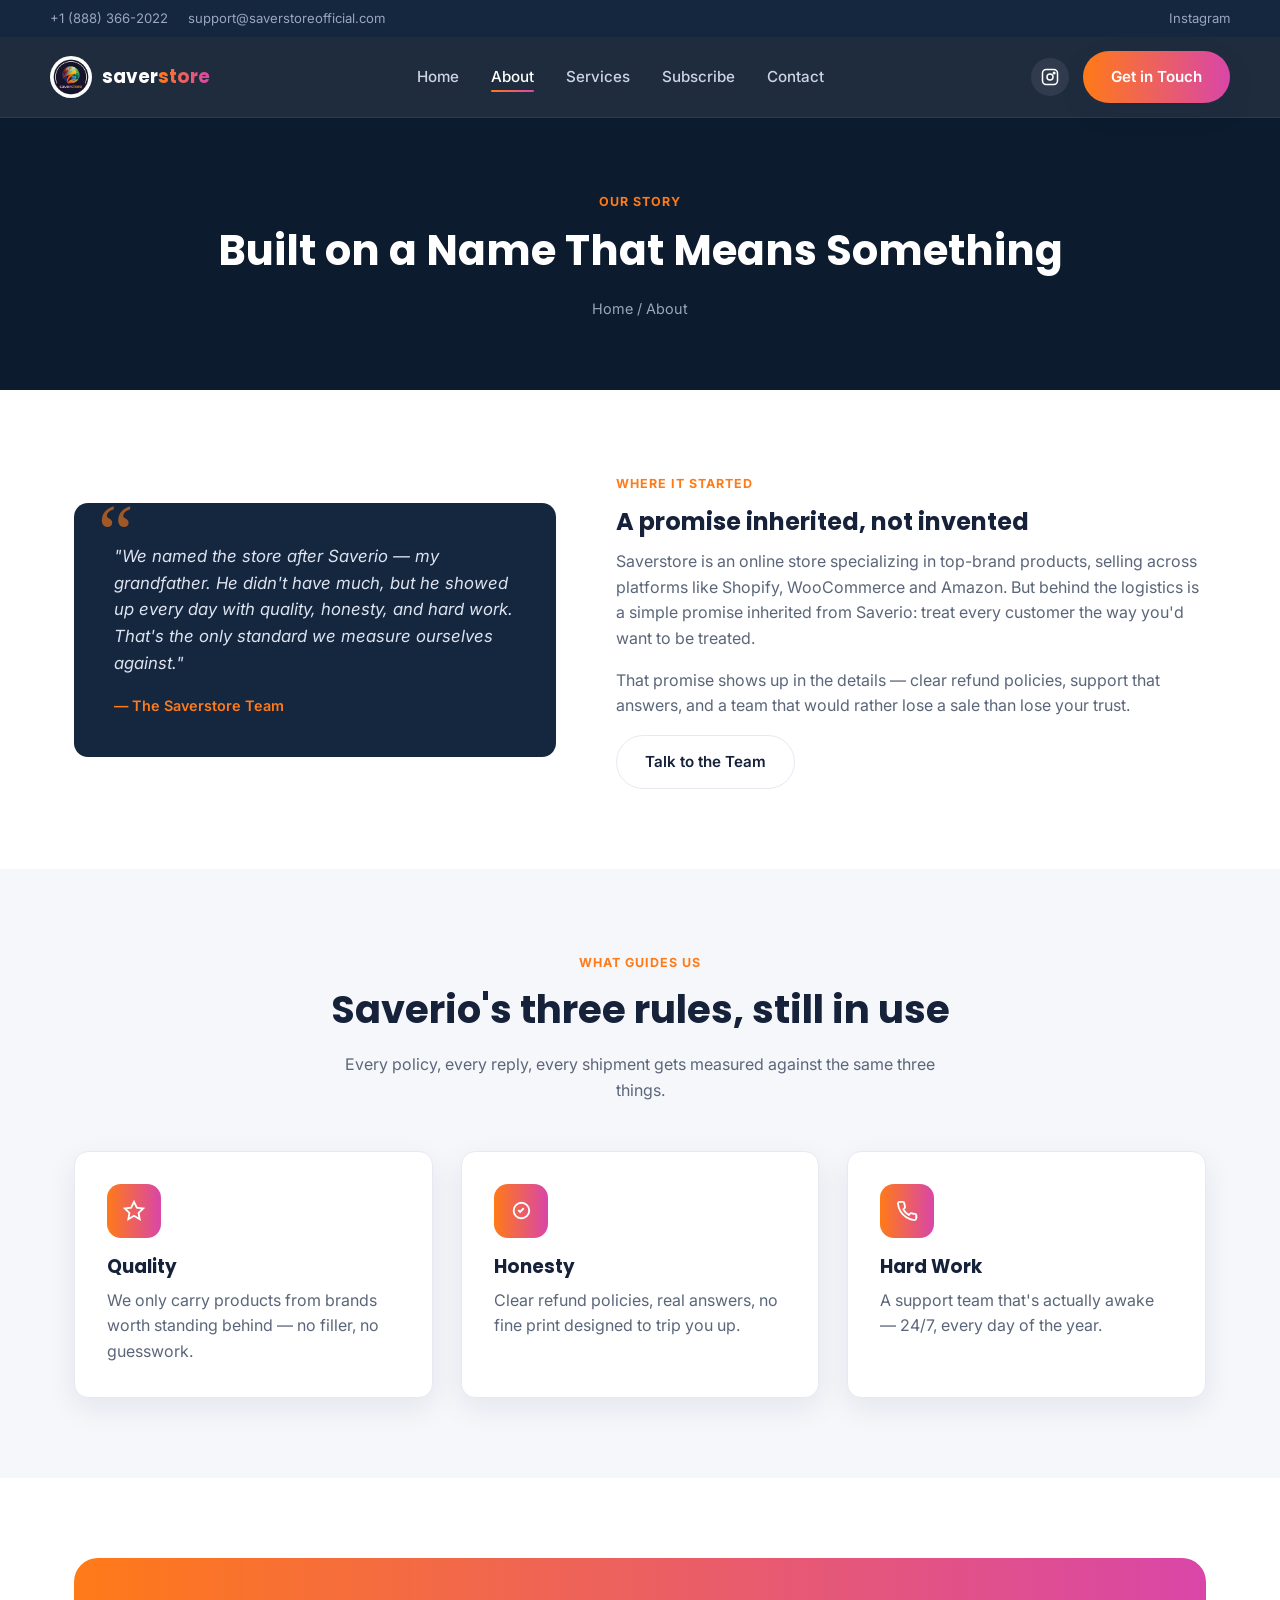
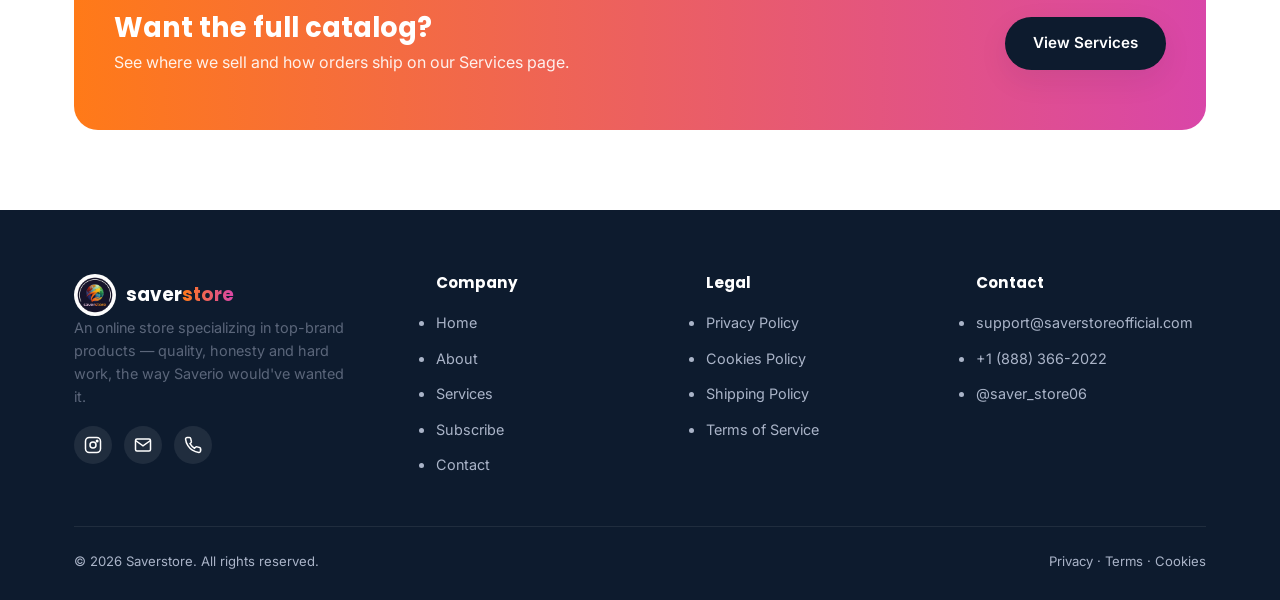
==== about.html @ 8aa88095 "Unificar estructura de páginas con alliancebrag: About, Services, 404, topbar Mismo objetivo que el " ====
<!DOCTYPE html>
<html lang="en">
<head>
<meta charset="UTF-8">
<meta name="viewport" content="width=device-width, initial-scale=1.0">
<title>About — Saverstore</title>
<meta name="description" content="The story behind Saverstore — named after Saverio, built on quality, honesty and hard work.">
<link rel="icon" href="assets/img/logo.png" type="image/png">
<link rel="preconnect" href="https://fonts.googleapis.com">
<link href="https://fonts.googleapis.com/css2?family=Inter:wght@400;500;600;700&family=Poppins:wght@600;700;800&display=swap" rel="stylesheet">
<link rel="stylesheet" href="assets/css/style.css">
</head>
<body>

<div class="topbar">
  <div class="container topbar-inner">
    <div class="topbar-contact">
      <a href="tel:+18883662022">+1 (888) 366-2022</a>
      <span>support@saverstoreofficial.com</span>
    </div>
    <div class="topbar-social">
      <a href="https://www.instagram.com/saver_store06/" target="_blank" rel="noopener">Instagram</a>
    </div>
  </div>
</div>

<header class="site-header">
  <div class="container nav">
    <a href="index.html" class="brand">
      <img src="assets/img/logo.png" alt="Saverstore logo">
      <span><span class="b-saver">saver</span><span class="b-store">store</span></span>
    </a>
    <ul class="nav-links">
      <li><a href="index.html">Home</a></li>
      <li><a href="about.html">About</a></li>
      <li><a href="services.html">Services</a></li>
      <li><a href="subscribe.html">Subscribe</a></li>
      <li><a href="contact.html">Contact</a></li>
    </ul>
    <div class="nav-cta">
      <a class="nav-social" href="https://www.instagram.com/saver_store06/" target="_blank" rel="noopener" aria-label="Instagram">
        <svg width="18" height="18" viewBox="0 0 24 24" fill="none" stroke="currentColor" stroke-width="2"><rect x="2" y="2" width="20" height="20" rx="5"/><circle cx="12" cy="12" r="4"/><circle cx="17.5" cy="6.5" r="1"/></svg>
      </a>
      <a class="btn btn--primary" href="contact.html">Get in Touch</a>
      <button class="nav-toggle" aria-label="Toggle menu">&#9776;</button>
    </div>
  </div>
</header>

<section class="page-hero">
  <div class="container">
    <span class="eyebrow">Our Story</span>
    <h1>Built on a Name That Means Something</h1>
    <p class="breadcrumb"><a href="index.html">Home</a> / About</p>
  </div>
</section>

<section class="section">
  <div class="container">
    <div class="story">
      <div class="story-quote">
        <p>"We named the store after Saverio — my grandfather. He didn't have much, but he showed up every day with quality, honesty, and hard work. That's the only standard we measure ourselves against."</p>
        <footer>— The Saverstore Team</footer>
      </div>
      <div>
        <span class="eyebrow">Where it started</span>
        <h2>A promise inherited, not invented</h2>
        <p>Saverstore is an online store specializing in top-brand products, selling across platforms like Shopify, WooCommerce and Amazon. But behind the logistics is a simple promise inherited from Saverio: treat every customer the way you'd want to be treated.</p>
        <p>That promise shows up in the details — clear refund policies, support that answers, and a team that would rather lose a sale than lose your trust.</p>
        <a href="contact.html" class="btn btn--outline-dark">Talk to the Team</a>
      </div>
    </div>
  </div>
</section>

<section class="section section--gray">
  <div class="container">
    <div class="section-head">
      <span class="eyebrow">What Guides Us</span>
      <h2>Saverio's three rules, still in use</h2>
      <p>Every policy, every reply, every shipment gets measured against the same three things.</p>
    </div>
    <div class="grid-3">
      <div class="card">
        <span class="icon"><svg width="22" height="22" viewBox="0 0 24 24" fill="none" stroke="currentColor" stroke-width="2"><path d="M12 2l3.09 6.26L22 9.27l-5 4.87L18.18 21 12 17.27 5.82 21 7 14.14l-5-4.87 6.91-1.01L12 2z"/></svg></span>
        <h3>Quality</h3>
        <p>We only carry products from brands worth standing behind — no filler, no guesswork.</p>
      </div>
      <div class="card">
        <span class="icon"><svg width="22" height="22" viewBox="0 0 24 24" fill="none" stroke="currentColor" stroke-width="2"><path d="M21 11.5a8.38 8.38 0 01-9 8.4A8.38 8.38 0 014 11.5a8.5 8.5 0 1117 0z"/><path d="M9 11l2 2 4-4"/></svg></span>
        <h3>Honesty</h3>
        <p>Clear refund policies, real answers, no fine print designed to trip you up.</p>
      </div>
      <div class="card">
        <span class="icon"><svg width="22" height="22" viewBox="0 0 24 24" fill="none" stroke="currentColor" stroke-width="2"><path d="M22 16.9v3a2 2 0 01-2.2 2 19.8 19.8 0 01-8.6-3.1 19.5 19.5 0 01-6-6 19.8 19.8 0 01-3.1-8.7A2 2 0 014.1 2h3a2 2 0 012 1.7c.1 1.1.4 2.2.7 3.2a2 2 0 01-.5 2.1L8 10.3a16 16 0 006 6l1.3-1.3a2 2 0 012.1-.5c1 .4 2.1.6 3.2.7a2 2 0 011.7 2z"/></svg></span>
        <h3>Hard Work</h3>
        <p>A support team that's actually awake — 24/7, every day of the year.</p>
      </div>
    </div>
  </div>
</section>

<section class="section">
  <div class="container">
    <div class="cta-banner">
      <div>
        <h2>Want the full catalog?</h2>
        <p>See where we sell and how orders ship on our Services page.</p>
      </div>
      <a href="services.html" class="btn btn--primary">View Services</a>
    </div>
  </div>
</section>

<footer class="site-footer">
  <div class="container">
    <div class="footer-grid">
      <div class="footer-brand">
        <a href="index.html" class="brand">
          <img src="assets/img/logo.png" alt="Saverstore logo">
          <span><span class="b-saver">saver</span><span class="b-store">store</span></span>
        </a>
        <p>An online store specializing in top-brand products — quality, honesty and hard work, the way Saverio would've wanted it.</p>
        <div class="footer-social">
          <a href="https://www.instagram.com/saver_store06/" target="_blank" rel="noopener" aria-label="Instagram">
            <svg width="18" height="18" viewBox="0 0 24 24" fill="none" stroke="currentColor" stroke-width="2"><rect x="2" y="2" width="20" height="20" rx="5"/><circle cx="12" cy="12" r="4"/><circle cx="17.5" cy="6.5" r="1"/></svg>
          </a>
          <a href="mailto:support@saverstoreofficial.com" aria-label="Email">
            <svg width="18" height="18" viewBox="0 0 24 24" fill="none" stroke="currentColor" stroke-width="2"><rect x="2" y="4" width="20" height="16" rx="2"/><path d="M22 6l-10 7L2 6"/></svg>
          </a>
          <a href="tel:+18883662022" aria-label="Phone">
            <svg width="18" height="18" viewBox="0 0 24 24" fill="none" stroke="currentColor" stroke-width="2"><path d="M22 16.9v3a2 2 0 01-2.2 2 19.8 19.8 0 01-8.6-3.1 19.5 19.5 0 01-6-6 19.8 19.8 0 01-3.1-8.7A2 2 0 014.1 2h3a2 2 0 012 1.7c.1 1.1.4 2.2.7 3.2a2 2 0 01-.5 2.1L8 10.3a16 16 0 006 6l1.3-1.3a2 2 0 012.1-.5c1 .4 2.1.6 3.2.7a2 2 0 011.7 2z"/></svg>
          </a>
        </div>
      </div>
      <div>
        <h4>Company</h4>
        <ul>
          <li><a href="index.html">Home</a></li>
          <li><a href="about.html">About</a></li>
          <li><a href="services.html">Services</a></li>
          <li><a href="subscribe.html">Subscribe</a></li>
          <li><a href="contact.html">Contact</a></li>
        </ul>
      </div>
      <div>
        <h4>Legal</h4>
        <ul>
          <li><a href="privacy-policy.html">Privacy Policy</a></li>
          <li><a href="cookies-policy.html">Cookies Policy</a></li>
          <li><a href="shipping-policy.html">Shipping Policy</a></li>
          <li><a href="terms-of-service.html">Terms of Service</a></li>
        </ul>
      </div>
      <div>
        <h4>Contact</h4>
        <ul>
          <li><a href="mailto:support@saverstoreofficial.com">support@saverstoreofficial.com</a></li>
          <li><a href="tel:+18883662022">+1 (888) 366-2022</a></li>
          <li><a href="https://www.instagram.com/saver_store06/" target="_blank" rel="noopener">@saver_store06</a></li>
        </ul>
      </div>
    </div>
    <div class="footer-bottom">
      <span>© <span class="current-year">2026</span> Saverstore. All rights reserved.</span>
      <span><a href="privacy-policy.html">Privacy</a> · <a href="terms-of-service.html">Terms</a> · <a href="cookies-policy.html">Cookies</a></span>
    </div>
  </div>
</footer>

<script src="assets/js/script.js"></script>
</body>
</html>
---- assets/css/style.css ----
/* ===== Design tokens ===== */
:root{
  --navy:#0d1b2e;
  --navy-light:#15263f;
  --navy-soft:#1c3050;
  --orange:#ff7a18;
  --pink:#d946a8;
  --gradient:linear-gradient(90deg,#ff7a18,#d946a8);
  --white:#ffffff;
  --gray-bg:#f6f7fb;
  --text-dark:#16213a;
  --text-muted:#5b667a;
  --border:#e6e9f2;
  --radius:14px;
  --shadow:0 10px 30px rgba(13,27,46,.08);
  --shadow-lg:0 20px 50px rgba(13,27,46,.16);
}

*{box-sizing:border-box;}
html{scroll-behavior:smooth;}
body{
  margin:0;
  font-family:'Inter',system-ui,-apple-system,Segoe UI,Roboto,sans-serif;
  color:var(--text-dark);
  background:var(--white);
  line-height:1.6;
}
h1,h2,h3,h4{
  font-family:'Poppins',Inter,sans-serif;
  margin:0 0 .5em;
  line-height:1.2;
}
p{margin:0 0 1em;color:var(--text-muted);}
a{color:inherit;text-decoration:none;}
img{max-width:100%;display:block;}
ul{margin:0;padding:0;}
.container{
  width:100%;
  max-width:1180px;
  margin:0 auto;
  padding:0 24px;
}
.gradient-text{
  background:var(--gradient);
  -webkit-background-clip:text;
  background-clip:text;
  color:transparent;
}
.section{padding:80px 0;}
.section--tight{padding:56px 0;}
.section--navy{background:var(--navy);color:var(--white);}
.section--navy p{color:#b9c2d4;}
.section--gray{background:var(--gray-bg);}
.eyebrow{
  display:inline-block;
  font-size:.78rem;
  font-weight:700;
  letter-spacing:.08em;
  text-transform:uppercase;
  color:var(--orange);
  margin-bottom:14px;
}
.section-head{max-width:640px;margin:0 auto 48px;text-align:center;}
.section-head h2{font-size:clamp(1.8rem,3vw,2.4rem);}

/* ===== Buttons ===== */
.btn{
  display:inline-flex;
  align-items:center;
  gap:8px;
  padding:14px 28px;
  border-radius:999px;
  font-weight:600;
  font-size:.95rem;
  cursor:pointer;
  border:none;
  transition:transform .2s ease,box-shadow .2s ease,opacity .2s ease;
}
.btn:hover{transform:translateY(-2px);}
.btn--primary{background:var(--gradient);color:var(--white);box-shadow:var(--shadow);}
.btn--primary:hover{box-shadow:var(--shadow-lg);}
.btn--outline{background:transparent;border:1.5px solid rgba(255,255,255,.35);color:var(--white);}
.btn--outline:hover{background:rgba(255,255,255,.08);}
.btn--outline-dark{background:transparent;border:1.5px solid var(--border);color:var(--text-dark);}
.btn--outline-dark:hover{border-color:var(--orange);color:var(--orange);}
.btn--block{width:100%;justify-content:center;}

/* ===== Topbar ===== */
.topbar{background:var(--navy-light);color:#9aa6bd;font-size:.82rem;}
.topbar-inner{
  display:flex;align-items:center;justify-content:space-between;
  flex-wrap:wrap;gap:.4rem 1.5rem;padding:8px 0;
}
.topbar-contact{display:flex;gap:20px;flex-wrap:wrap;}
.topbar a{color:#9aa6bd;}
.topbar a:hover{color:var(--white);}
@media (max-width:640px){.topbar-contact span{display:none;}}

/* ===== Header ===== */
.site-header{
  position:sticky;top:0;z-index:100;
  background:rgba(13,27,46,.92);
  backdrop-filter:blur(10px);
  border-bottom:1px solid rgba(255,255,255,.06);
}
.nav{
  display:flex;align-items:center;justify-content:space-between;
  padding:14px 0;
}
.brand{display:flex;align-items:center;gap:10px;color:var(--white);}
.brand img{width:42px;height:42px;border-radius:50%;}
.brand span{font-family:'Poppins',sans-serif;font-weight:700;font-size:1.15rem;}
.brand .b-saver{color:var(--white);}
.brand .b-store{background:var(--gradient);-webkit-background-clip:text;background-clip:text;color:transparent;}

.nav-links{display:flex;align-items:center;gap:32px;list-style:none;}
.nav-links a{
  color:#cdd5e4;font-weight:500;font-size:.95rem;
  position:relative;padding:6px 0;
}
.nav-links a:hover,.nav-links a.active{color:var(--white);}
.nav-links a.active::after{
  content:"";position:absolute;left:0;right:0;bottom:0;height:2px;
  background:var(--gradient);border-radius:2px;
}
.nav-cta{display:flex;align-items:center;gap:14px;}
.nav-social{
  width:38px;height:38px;border-radius:50%;
  display:flex;align-items:center;justify-content:center;
  background:rgba(255,255,255,.08);color:var(--white);
  transition:background .2s;
}
.nav-social:hover{background:var(--gradient);}
.nav-toggle{display:none;background:none;border:none;color:var(--white);font-size:1.6rem;cursor:pointer;}

@media (max-width:860px){
  .nav-toggle{display:block;}
  .nav-links{
    position:absolute;top:100%;left:0;right:0;
    background:var(--navy);
    flex-direction:column;align-items:flex-start;
    gap:0;padding:0;max-height:0;overflow:hidden;
    transition:max-height .3s ease;
    border-bottom:1px solid rgba(255,255,255,.06);
  }
  .nav-links.open{max-height:420px;padding:8px 0;}
  .nav-links li{width:100%;}
  .nav-links a{display:block;padding:14px 24px;width:100%;}
  .nav-cta .btn{display:none;}
}

/* ===== Hero ===== */
.hero{
  background:radial-gradient(circle at 80% -10%,rgba(255,122,24,.18),transparent 55%),var(--navy);
  color:var(--white);
  padding:110px 0 90px;
  position:relative;
  overflow:hidden;
}
.hero-grid{display:grid;grid-template-columns:1.1fr .9fr;gap:50px;align-items:center;}
.hero h1{font-size:clamp(2.2rem,4.5vw,3.4rem);}
.hero p.lead{color:#b9c2d4;font-size:1.1rem;max-width:520px;}
.hero-actions{display:flex;gap:16px;flex-wrap:wrap;margin-top:30px;}
.hero-badges{display:flex;gap:28px;margin-top:46px;flex-wrap:wrap;}
.hero-badge{display:flex;align-items:center;gap:10px;color:#cdd5e4;font-size:.9rem;}
.hero-badge strong{color:var(--white);font-size:1.3rem;display:block;font-family:'Poppins',sans-serif;}
.hero-art{
  position:relative;
  display:flex;align-items:center;justify-content:center;
}
.hero-art img{
  width:min(360px,100%);
  border-radius:50%;
  filter:drop-shadow(0 30px 60px rgba(255,122,24,.25));
  animation:float 5s ease-in-out infinite;
}
@keyframes float{0%,100%{transform:translateY(0);}50%{transform:translateY(-14px);}}
@media (max-width:860px){
  .hero-grid{grid-template-columns:1fr;text-align:center;}
  .hero p.lead{margin:0 auto;}
  .hero-actions{justify-content:center;}
  .hero-badges{justify-content:center;}
}

/* ===== Cards / grids ===== */
.grid-3{display:grid;grid-template-columns:repeat(3,1fr);gap:28px;}
.grid-2{display:grid;grid-template-columns:repeat(2,1fr);gap:28px;}
@media (max-width:860px){.grid-3,.grid-2{grid-template-columns:1fr;}}

.card{
  background:var(--white);
  border:1px solid var(--border);
  border-radius:var(--radius);
  padding:32px;
  box-shadow:var(--shadow);
  transition:transform .25s ease,box-shadow .25s ease;
}
.card:hover{transform:translateY(-6px);box-shadow:var(--shadow-lg);}
.card .icon{
  width:54px;height:54px;border-radius:14px;
  display:flex;align-items:center;justify-content:center;
  background:var(--gradient);color:var(--white);font-size:1.4rem;margin-bottom:18px;
}
.card h3{font-size:1.15rem;}
.card p{margin-bottom:0;}

/* ===== Trust strip ===== */
.trust-strip{
  display:flex;justify-content:space-between;flex-wrap:wrap;gap:24px;
  padding:28px 0;
}
.trust-item{display:flex;align-items:center;gap:12px;color:var(--text-dark);font-weight:600;font-size:.95rem;}
.trust-item .icon{
  width:40px;height:40px;border-radius:50%;background:var(--gray-bg);
  display:flex;align-items:center;justify-content:center;color:var(--orange);font-size:1.1rem;
}

/* ===== Story ===== */
.story{display:grid;grid-template-columns:.9fr 1.1fr;gap:60px;align-items:center;}
.story-quote{
  background:var(--navy-light);
  border-radius:var(--radius);
  padding:40px;
  position:relative;
  color:var(--white);
}
.story-quote::before{
  content:"\201C";
  font-family:Georgia,serif;
  font-size:5rem;color:var(--orange);
  position:absolute;top:-10px;left:24px;line-height:1;opacity:.6;
}
.story-quote p{color:#dde3ef;font-size:1.05rem;font-style:italic;position:relative;z-index:1;}
.story-quote footer{color:var(--orange);font-weight:600;font-size:.9rem;}
@media (max-width:860px){.story{grid-template-columns:1fr;}}

/* ===== CTA banner ===== */
.cta-banner{
  background:var(--gradient);
  border-radius:24px;
  padding:54px 40px;
  display:flex;align-items:center;justify-content:space-between;
  gap:24px;flex-wrap:wrap;color:var(--white);
}
.cta-banner h2{margin:0 0 6px;font-size:1.7rem;}
.cta-banner p{color:rgba(255,255,255,.9);margin:0;}
.cta-banner .btn--primary{background:var(--navy);}

/* ===== Page hero (inner pages) ===== */
.page-hero{
  background:var(--navy);color:var(--white);
  padding:70px 0 56px;text-align:center;
}
.page-hero .eyebrow{display:inline-block;}
.page-hero h1{font-size:clamp(1.9rem,4vw,2.6rem);}
.breadcrumb{color:#9aa6bd;font-size:.9rem;}
.breadcrumb a:hover{color:var(--white);}

/* ===== Contact ===== */
.contact-grid{display:grid;grid-template-columns:repeat(4,1fr);gap:24px;}
@media (max-width:980px){.contact-grid{grid-template-columns:repeat(2,1fr);}}
@media (max-width:560px){.contact-grid{grid-template-columns:1fr;}}
.contact-card{
  background:var(--white);border:1px solid var(--border);border-radius:var(--radius);
  padding:28px;text-align:center;box-shadow:var(--shadow);
}
.contact-card .icon{
  width:52px;height:52px;border-radius:50%;margin:0 auto 16px;
  background:var(--gradient);color:var(--white);
  display:flex;align-items:center;justify-content:center;font-size:1.3rem;
}
.contact-card h3{font-size:1rem;margin-bottom:6px;}
.contact-card a{color:var(--text-dark);font-weight:600;}
.contact-card a:hover{color:var(--orange);}
.map-wrap{border-radius:var(--radius);overflow:hidden;box-shadow:var(--shadow);margin-top:48px;}
.map-wrap iframe{width:100%;height:360px;border:0;display:block;}

/* ===== Subscribe ===== */
.subscribe-box{
  max-width:560px;margin:0 auto;
  background:var(--white);border:1px solid var(--border);
  border-radius:var(--radius);padding:40px;box-shadow:var(--shadow);text-align:center;
}
.subscribe-form{display:flex;gap:10px;margin-top:24px;}
.subscribe-form input{
  flex:1;padding:14px 18px;border-radius:999px;border:1.5px solid var(--border);
  font-size:.95rem;font-family:inherit;
}
.subscribe-form input:focus{outline:none;border-color:var(--orange);}
.subscribe-note{font-size:.8rem;color:var(--text-muted);margin-top:14px;}
.subscribe-perks{display:flex;justify-content:center;gap:28px;margin-top:30px;flex-wrap:wrap;}
.subscribe-perks li{list-style:none;display:flex;align-items:center;gap:8px;font-size:.88rem;color:var(--text-muted);}
@media (max-width:560px){.subscribe-form{flex-direction:column;}}

/* ===== Legal pages ===== */
.legal{max-width:780px;margin:0 auto;}
.legal h2{font-size:1.3rem;margin-top:40px;}
.legal h2:first-child{margin-top:0;}
.legal p,.legal li{color:var(--text-muted);}
.legal ul{margin:0 0 1em 1.2em;}
.legal .updated{
  display:inline-block;background:var(--gray-bg);padding:6px 14px;
  border-radius:999px;font-size:.82rem;color:var(--text-muted);margin-bottom:30px;
}

/* ===== Footer ===== */
.site-footer{background:var(--navy);color:#aab4c8;padding:64px 0 28px;}
.footer-grid{display:grid;grid-template-columns:1.4fr 1fr 1fr 1fr;gap:40px;}
@media (max-width:860px){.footer-grid{grid-template-columns:1fr 1fr;}}
@media (max-width:560px){.footer-grid{grid-template-columns:1fr;}}
.footer-grid h4{color:var(--white);font-size:.95rem;margin-bottom:18px;}
.footer-grid ul{display:flex;flex-direction:column;gap:10px;}
.footer-grid a{font-size:.9rem;color:#aab4c8;}
.footer-grid a:hover{color:var(--white);}
.footer-brand p{font-size:.9rem;max-width:280px;}
.footer-social{display:flex;gap:12px;margin-top:18px;}
.footer-social a{
  width:38px;height:38px;border-radius:50%;background:rgba(255,255,255,.08);
  display:flex;align-items:center;justify-content:center;color:var(--white);transition:background .2s;
}
.footer-social a:hover{background:var(--gradient);}
.footer-bottom{
  border-top:1px solid rgba(255,255,255,.08);margin-top:48px;padding-top:24px;
  display:flex;justify-content:space-between;flex-wrap:wrap;gap:12px;font-size:.82rem;
}
.footer-bottom a:hover{color:var(--white);}

/* ===== 404 ===== */
.error-page{
  min-height:50vh;display:flex;align-items:center;justify-content:center;
  text-align:center;padding:60px 24px;
}
.error-page .eyebrow{margin-bottom:14px;}

/* ===== Utilities ===== */
.text-center{text-align:center;}
.mt-0{margin-top:0;}
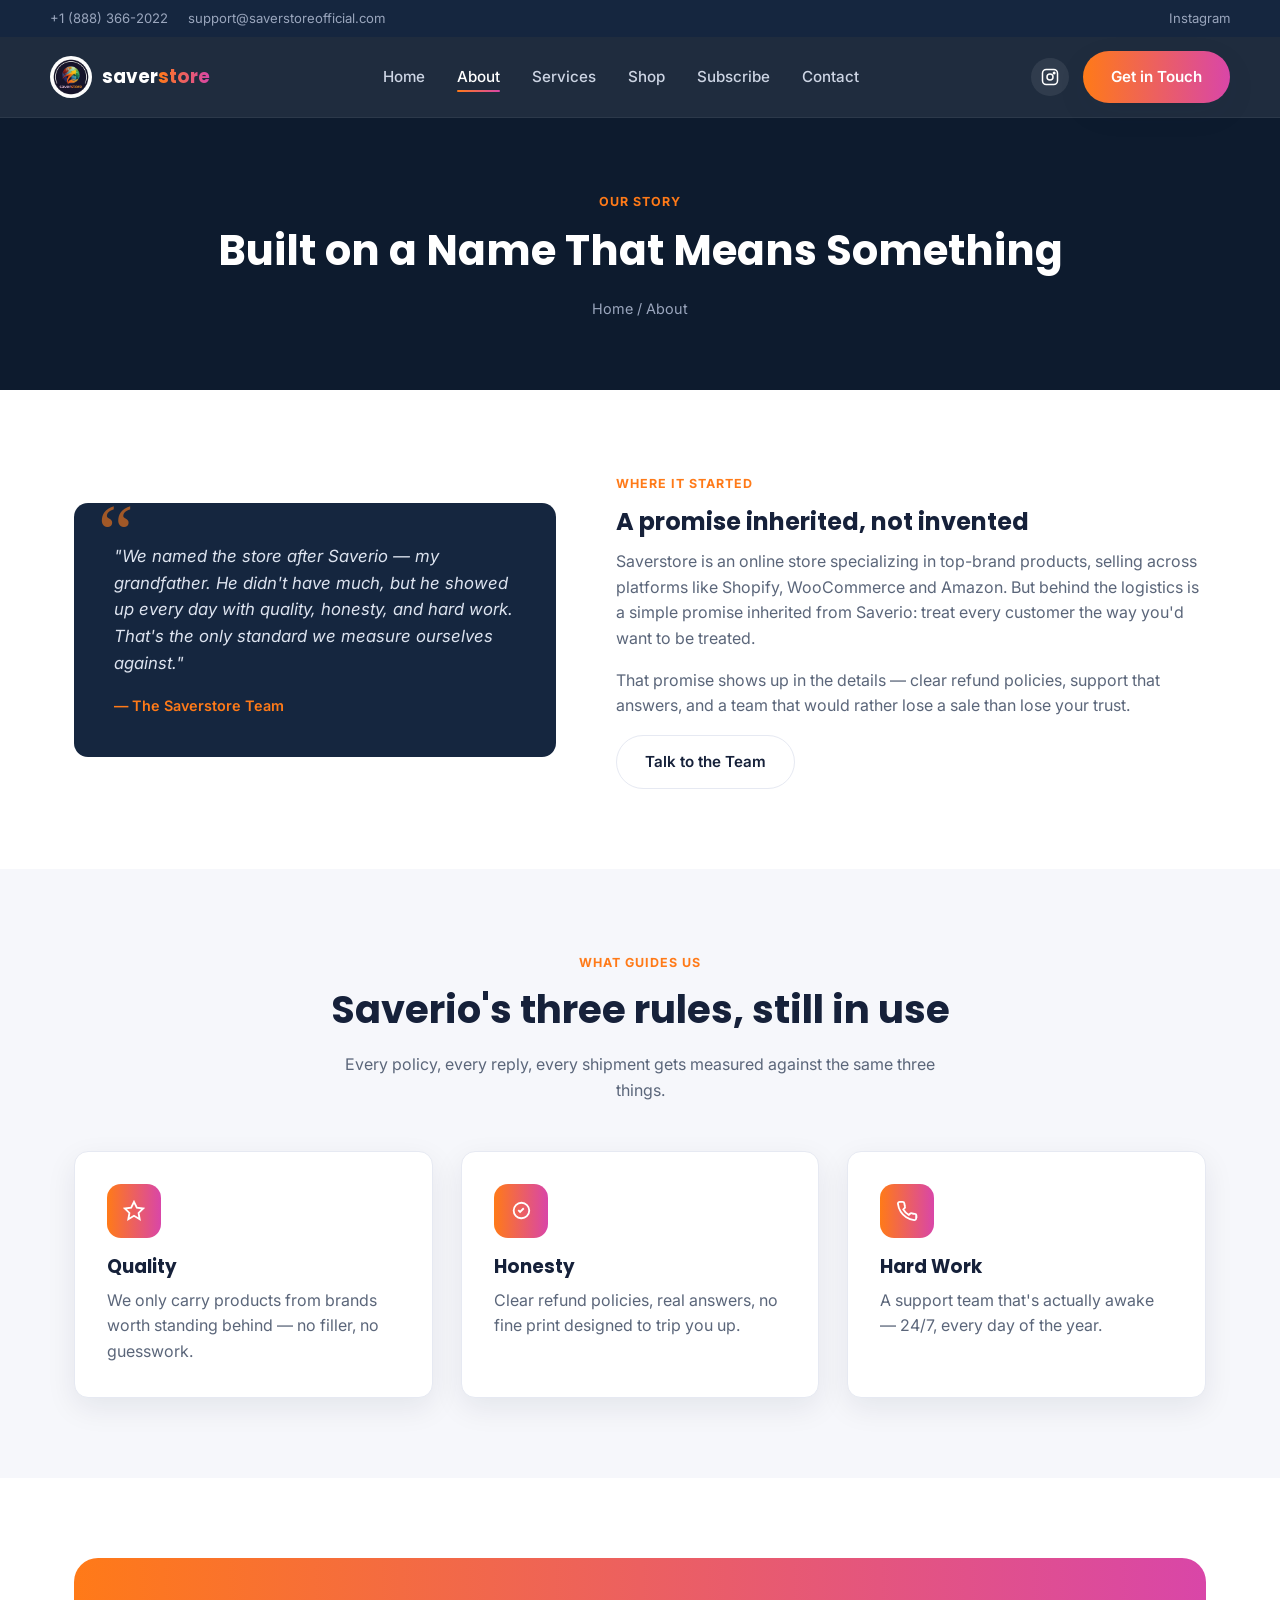
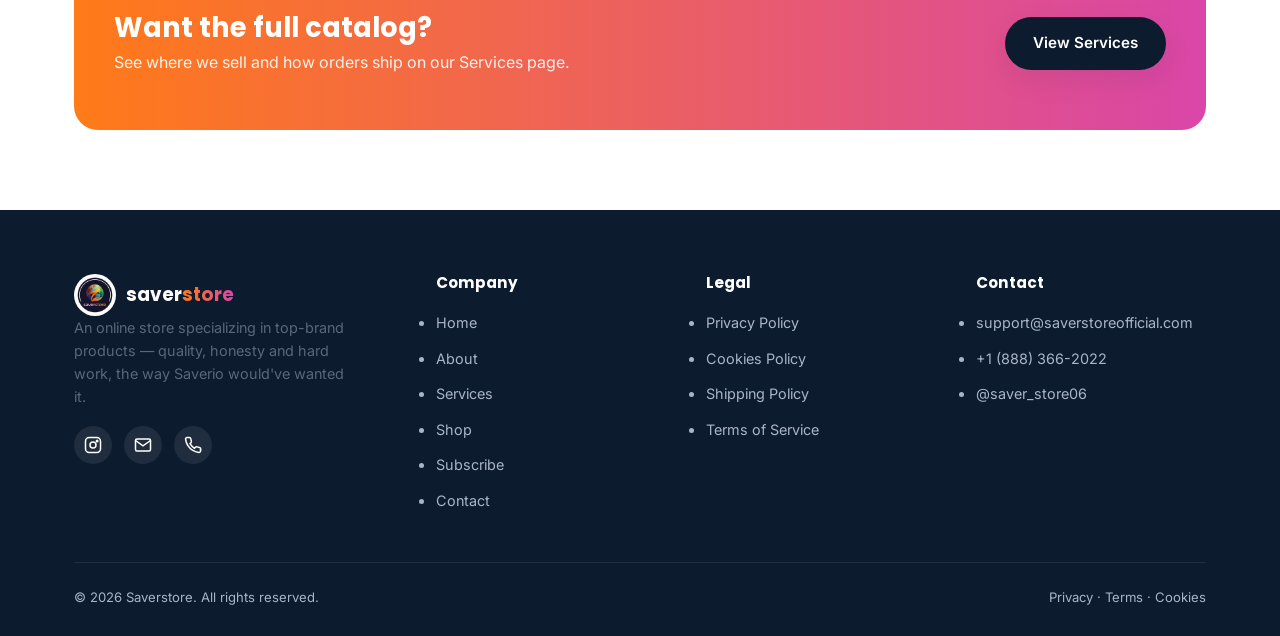
==== commit 46ef7249: "Agregar página Shop con catálogo de ejemplo (8 productos de Amazon) Mismo cambio espejo que en allia" ====
--- a/about.html
+++ b/about.html
@@ -34,6 +34,7 @@
       <li><a href="index.html">Home</a></li>
       <li><a href="about.html">About</a></li>
       <li><a href="services.html">Services</a></li>
+      <li><a href="products.html">Shop</a></li>
       <li><a href="subscribe.html">Subscribe</a></li>
       <li><a href="contact.html">Contact</a></li>
     </ul>
@@ -139,6 +140,7 @@
           <li><a href="index.html">Home</a></li>
           <li><a href="about.html">About</a></li>
           <li><a href="services.html">Services</a></li>
+          <li><a href="products.html">Shop</a></li>
           <li><a href="subscribe.html">Subscribe</a></li>
           <li><a href="contact.html">Contact</a></li>
         </ul>
--- a/assets/css/style.css
+++ b/assets/css/style.css
@@ -204,6 +204,25 @@
 .card h3{font-size:1.15rem;}
 .card p{margin-bottom:0;}
 
+/* ===== Product catalog ===== */
+.product-card{display:flex;flex-direction:column;}
+.product-card .category{
+  display:inline-block;align-self:flex-start;margin-bottom:14px;
+  font-size:.74rem;font-weight:700;letter-spacing:.04em;text-transform:uppercase;
+  color:var(--orange);background:rgba(255,122,24,.12);
+  padding:5px 12px;border-radius:999px;
+}
+.product-card p{flex-grow:1;margin-bottom:0;}
+.product-card .view-link{
+  display:inline-flex;align-items:center;gap:6px;margin-top:18px;
+  font-weight:700;font-size:.92rem;color:var(--orange);
+}
+.product-card .view-link:hover{color:var(--pink);}
+.catalog-note{
+  max-width:640px;margin:0 auto 40px;text-align:center;font-size:.9rem;
+  background:var(--gray-bg);border-radius:var(--radius);padding:14px 22px;
+}
+
 /* ===== Trust strip ===== */
 .trust-strip{
   display:flex;justify-content:space-between;flex-wrap:wrap;gap:24px;
